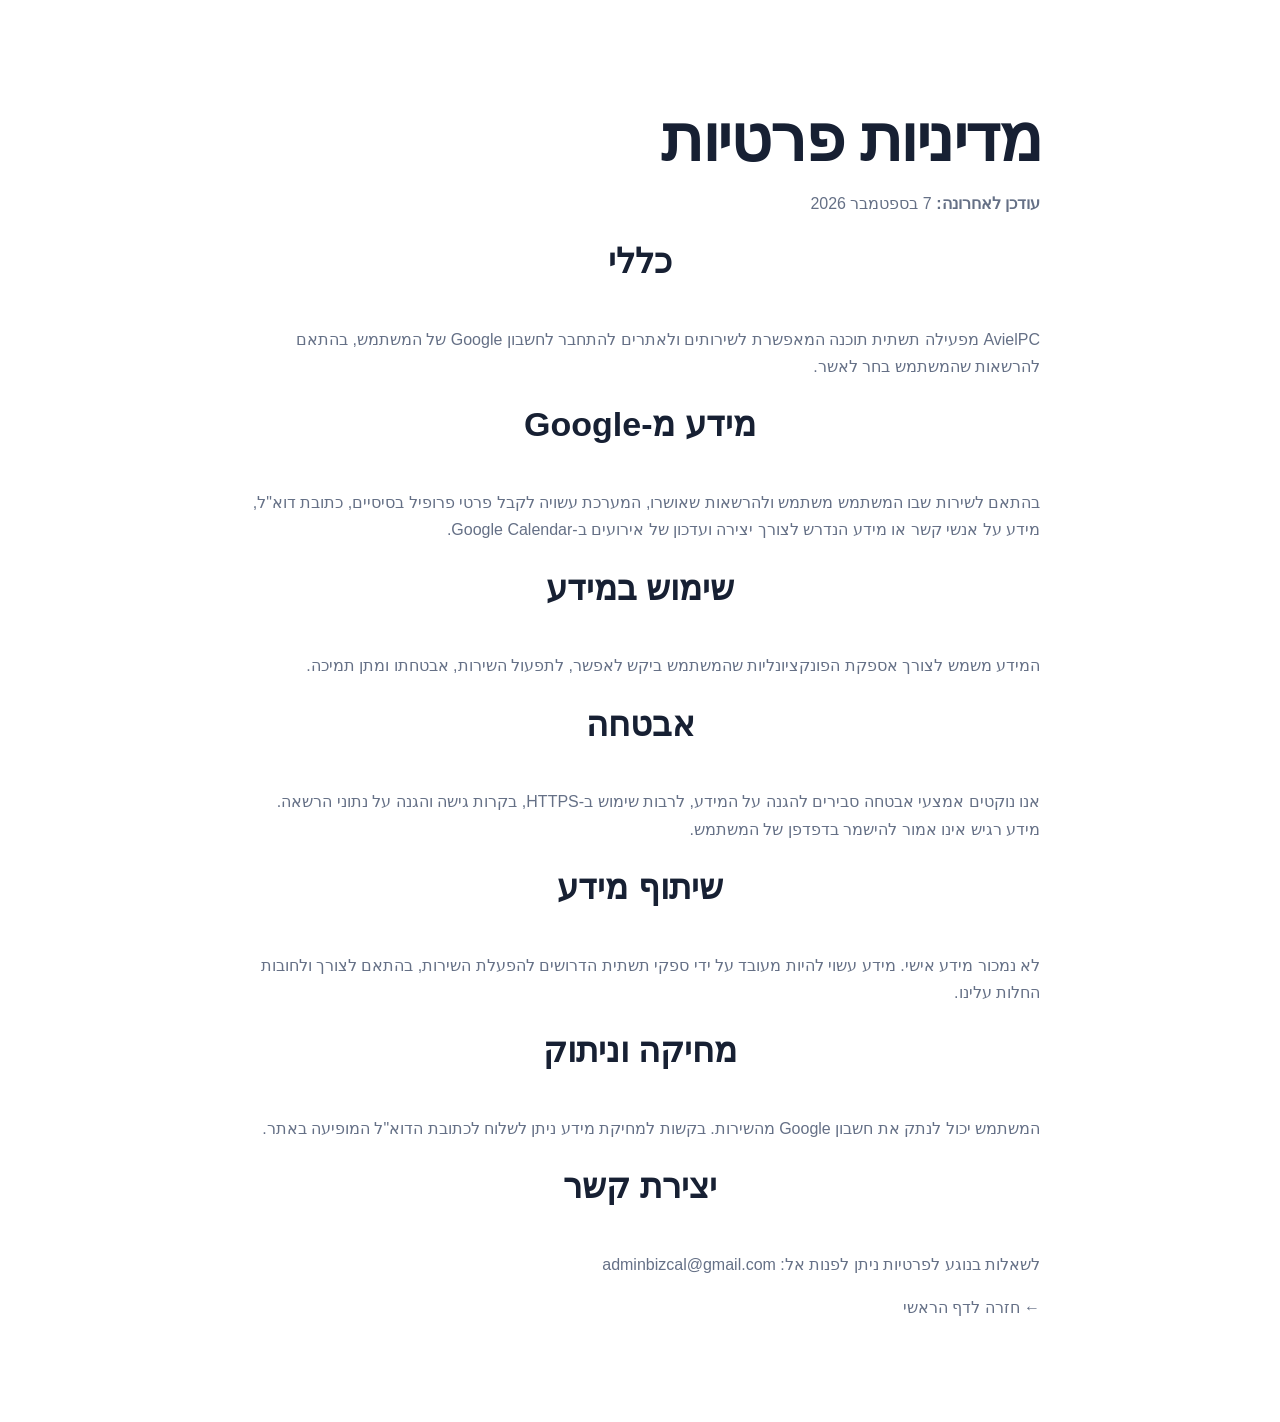
==== privacy.html @ 38c45b8b "Add files via upload" ====
<!DOCTYPE html>
<html lang="he" dir="rtl">
<head>
  <meta charset="UTF-8">
  <meta name="viewport" content="width=device-width, initial-scale=1.0">
  <title>מדיניות פרטיות | AvielPC</title>
  <link rel="stylesheet" href="style.css">
</head>
<body>
  <main class="section">
    <div class="container narrow">
      <h1>מדיניות פרטיות</h1>
      <p><strong>עודכן לאחרונה:</strong> 7 בספטמבר 2026</p>

      <h2>כללי</h2>
      <p>
        AvielPC מפעילה תשתית תוכנה המאפשרת לשירותים ולאתרים להתחבר לחשבון
        Google של המשתמש, בהתאם להרשאות שהמשתמש בחר לאשר.
      </p>

      <h2>מידע מ-Google</h2>
      <p>
        בהתאם לשירות שבו המשתמש משתמש ולהרשאות שאושרו, המערכת עשויה לקבל
        פרטי פרופיל בסיסיים, כתובת דוא"ל, מידע על אנשי קשר או מידע הנדרש
        לצורך יצירה ועדכון של אירועים ב-Google Calendar.
      </p>

      <h2>שימוש במידע</h2>
      <p>
        המידע משמש לצורך אספקת הפונקציונליות שהמשתמש ביקש לאפשר, לתפעול
        השירות, אבטחתו ומתן תמיכה.
      </p>

      <h2>אבטחה</h2>
      <p>
        אנו נוקטים אמצעי אבטחה סבירים להגנה על המידע, לרבות שימוש ב-HTTPS,
        בקרות גישה והגנה על נתוני הרשאה. מידע רגיש אינו אמור להישמר
        בדפדפן של המשתמש.
      </p>

      <h2>שיתוף מידע</h2>
      <p>
        לא נמכור מידע אישי. מידע עשוי להיות מעובד על ידי ספקי תשתית
        הדרושים להפעלת השירות, בהתאם לצורך ולחובות החלות עלינו.
      </p>

      <h2>מחיקה וניתוק</h2>
      <p>
        המשתמש יכול לנתק את חשבון Google מהשירות. בקשות למחיקת מידע ניתן
        לשלוח לכתובת הדוא"ל המופיעה באתר.
      </p>

      <h2>יצירת קשר</h2>
      <p>לשאלות בנוגע לפרטיות ניתן לפנות אל: adminbizcal@gmail.com</p>

      <p><a href="/">← חזרה לדף הראשי</a></p>
    </div>
  </main>
</body>
</html>
---- style.css ----
* {
  box-sizing: border-box;
}

:root {
  --text: #172033;
  --muted: #657086;
  --border: #e4e8ef;
  --bg: #ffffff;
  --bg-soft: #f6f8fb;
  --primary: #1a73e8;
  --primary-dark: #1558b0;
}

html {
  scroll-behavior: smooth;
}

body {
  margin: 0;
  font-family: Arial, "Segoe UI", sans-serif;
  color: var(--text);
  background: var(--bg);
  line-height: 1.7;
}

a {
  color: inherit;
  text-decoration: none;
}

.container {
  width: min(1100px, calc(100% - 40px));
  margin: 0 auto;
}

.narrow {
  max-width: 800px;
}

.site-header {
  border-bottom: 1px solid var(--border);
  background: rgba(255, 255, 255, .96);
  position: sticky;
  top: 0;
  z-index: 10;
}

.nav {
  min-height: 70px;
  display: flex;
  align-items: center;
  justify-content: space-between;
  gap: 30px;
}

.logo {
  font-size: 24px;
  font-weight: 800;
  letter-spacing: -.5px;
}

nav {
  display: flex;
  gap: 24px;
  color: var(--muted);
  font-size: 14px;
}

nav a:hover,
.footer a:hover,
.policy-links a:hover {
  color: var(--primary);
}

.hero {
  padding: 110px 0 100px;
  background: linear-gradient(180deg, #f7faff 0%, #ffffff 100%);
  text-align: center;
}

.hero-content {
  max-width: 760px;
}

.badge {
  display: inline-block;
  padding: 6px 12px;
  border: 1px solid #cfe0f8;
  border-radius: 999px;
  color: var(--primary);
  background: #eef5ff;
  font-size: 13px;
  font-weight: 700;
}

h1 {
  margin: 20px 0 16px;
  font-size: clamp(38px, 6vw, 64px);
  line-height: 1.08;
  letter-spacing: -1.5px;
}

.hero p {
  margin: 0 auto;
  color: var(--muted);
  font-size: 19px;
  max-width: 680px;
}

.actions {
  margin-top: 30px;
  display: flex;
  justify-content: center;
  gap: 12px;
  flex-wrap: wrap;
}

.button {
  display: inline-block;
  padding: 12px 22px;
  border-radius: 10px;
  font-weight: 700;
}

.primary {
  background: var(--primary);
  color: white;
}

.primary:hover {
  background: var(--primary-dark);
}

.secondary {
  border: 1px solid var(--border);
  background: white;
}

.section {
  padding: 85px 0;
}

.section-alt {
  background: var(--bg-soft);
}

h2 {
  text-align: center;
  margin: 0 0 35px;
  font-size: 34px;
}

.cards {
  display: grid;
  grid-template-columns: repeat(3, 1fr);
  gap: 20px;
}

.card {
  border: 1px solid var(--border);
  border-radius: 16px;
  padding: 28px;
  background: white;
}

.icon {
  width: 44px;
  height: 44px;
  display: grid;
  place-items: center;
  border-radius: 12px;
  background: #eef5ff;
  color: var(--primary);
  font-weight: 800;
  margin-bottom: 18px;
}

.card h3 {
  margin: 0 0 8px;
  font-size: 20px;
}

.card p,
.narrow p {
  color: var(--muted);
}

.policy-links {
  display: flex;
  gap: 25px;
  margin-top: 25px;
  flex-wrap: wrap;
  font-weight: 700;
}

.policy-links a {
  color: var(--primary);
}

.footer {
  border-top: 1px solid var(--border);
  padding: 25px 0;
  color: var(--muted);
  font-size: 14px;
}

.footer-inner {
  display: flex;
  justify-content: space-between;
  gap: 20px;
}

.footer-inner div {
  display: flex;
  gap: 20px;
}

@media (max-width: 750px) {
  .nav {
    flex-direction: column;
    padding: 16px 0;
  }

  nav {
    flex-wrap: wrap;
    justify-content: center;
  }

  .hero {
    padding: 75px 0;
  }

  .cards {
    grid-template-columns: 1fr;
  }

  .footer-inner {
    flex-direction: column;
  }
}
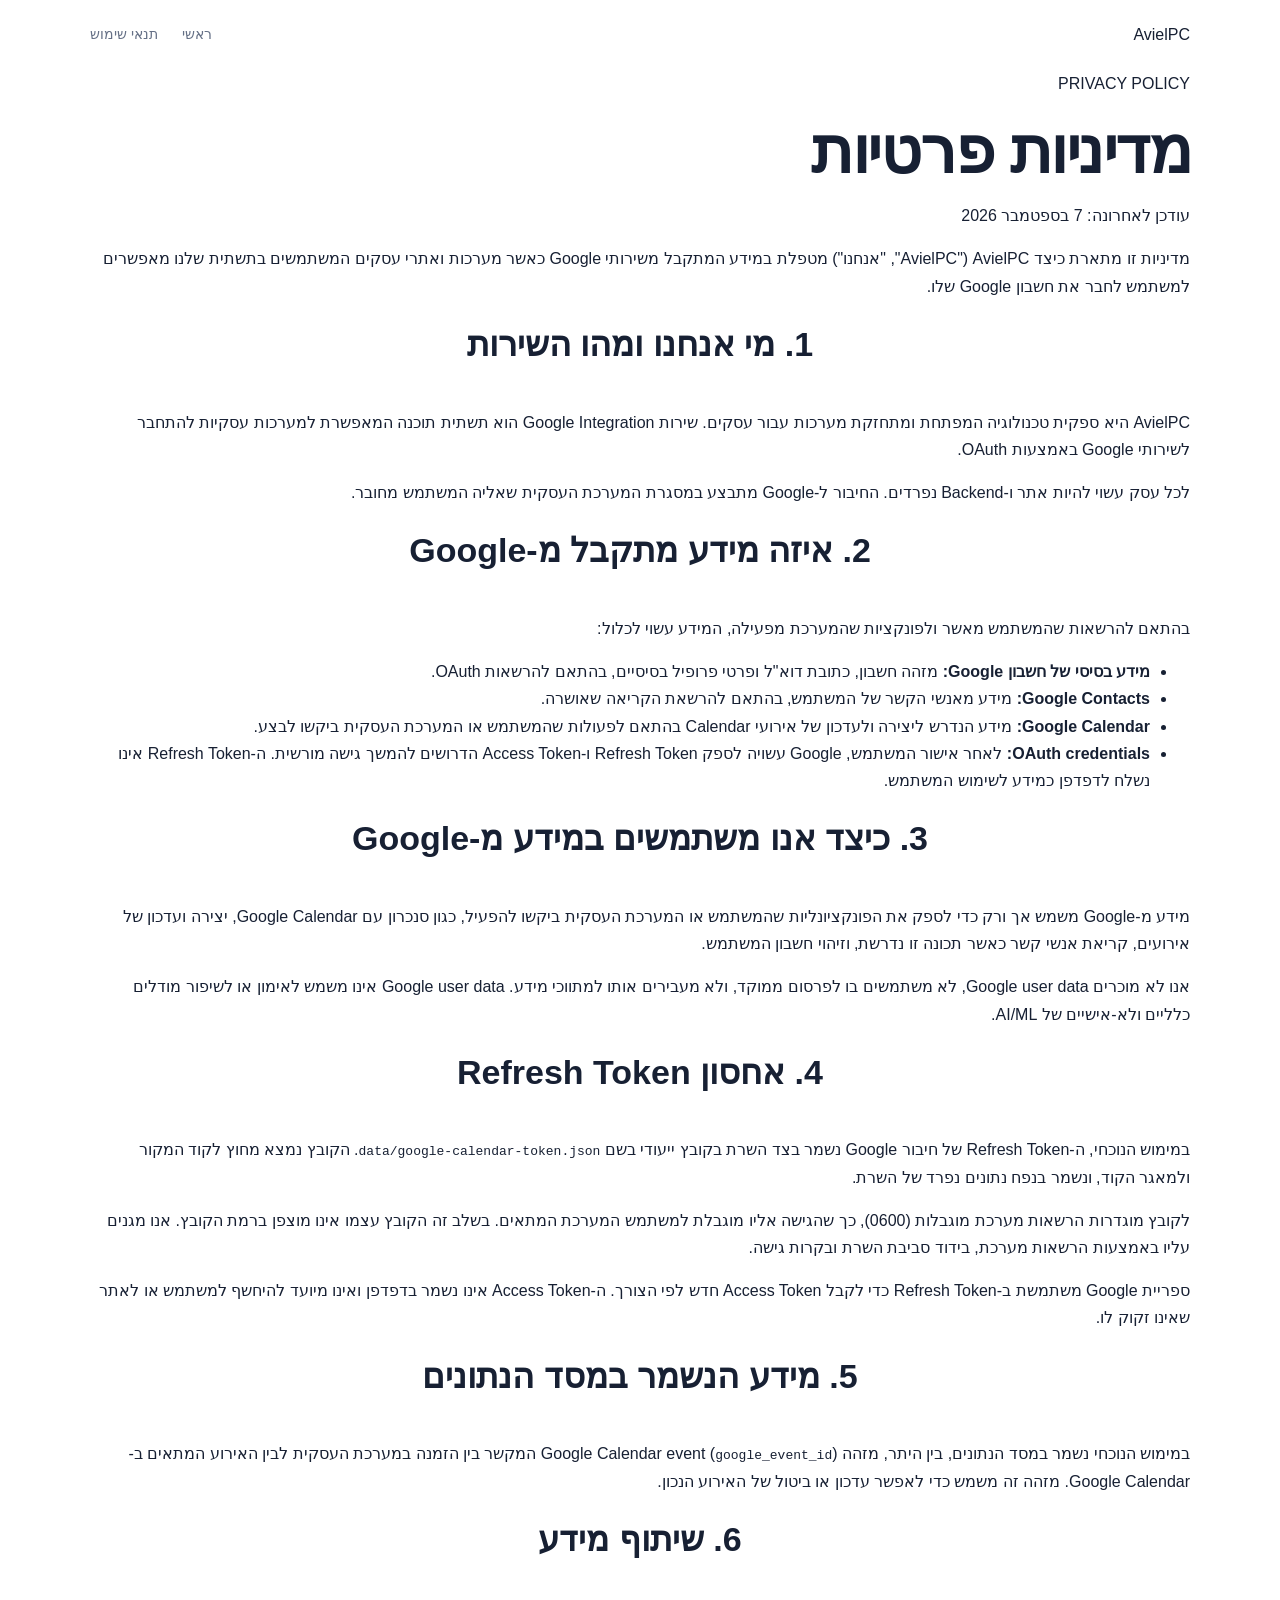
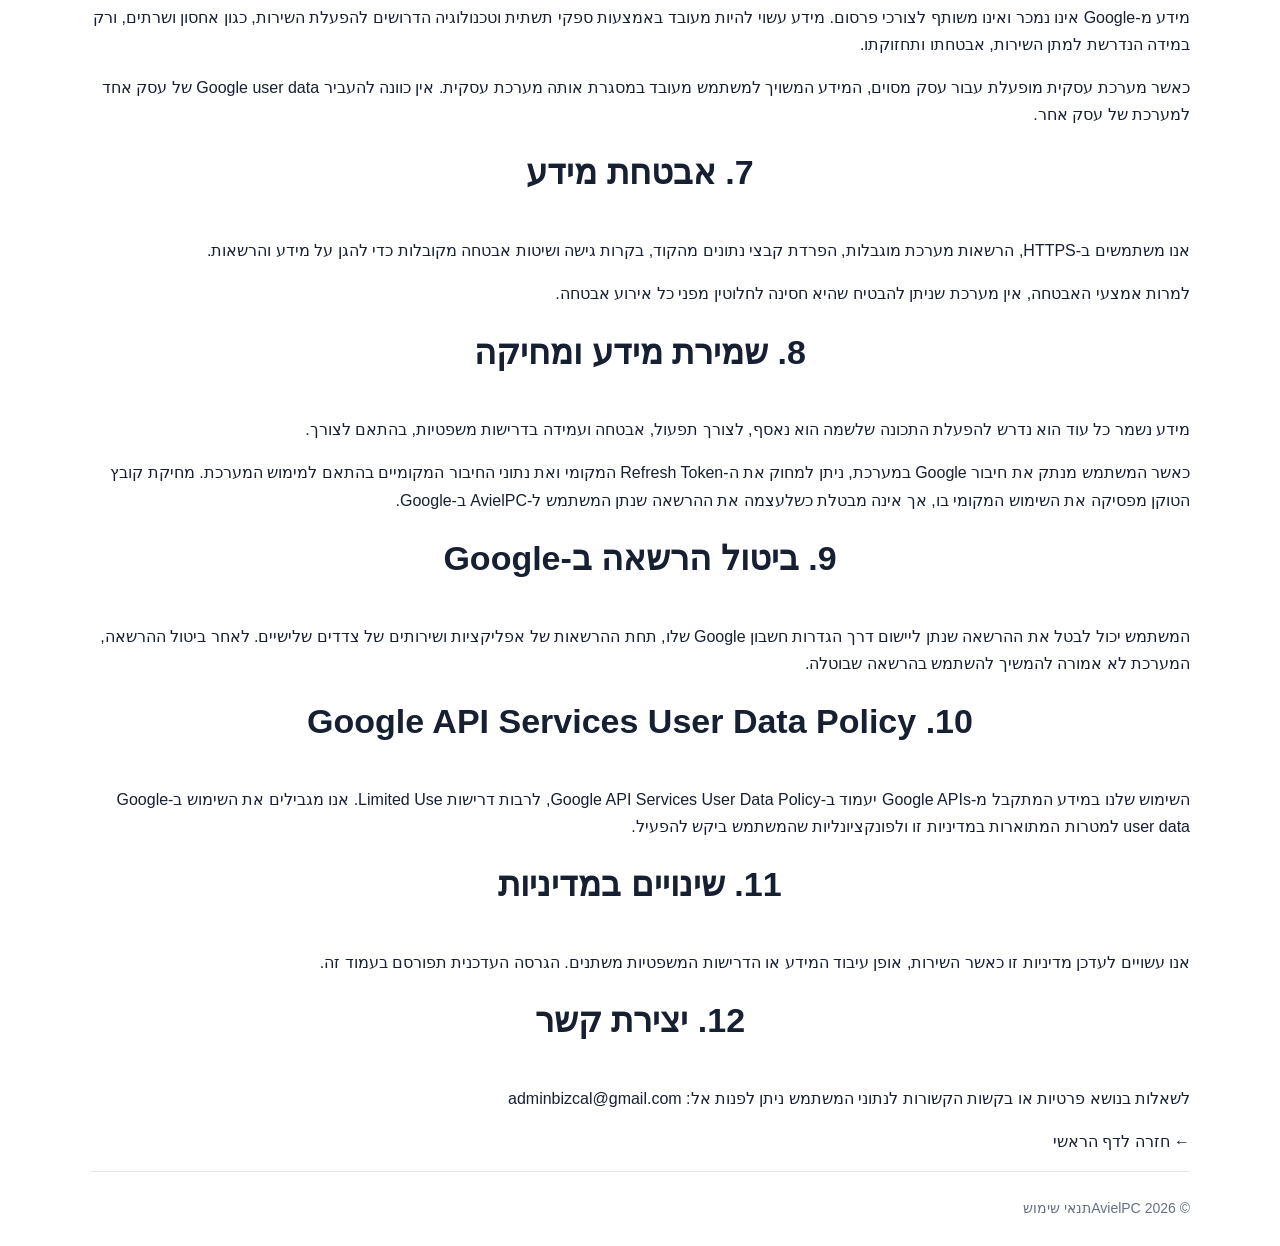
==== commit ea734ba2: "Revise privacy policy for Google Integration Updated the privacy policy to include Google Integratio" ====
--- a/privacy.html
+++ b/privacy.html
@@ -1,60 +1,152 @@
-<!DOCTYPE html>
+<!doctype html>
 <html lang="he" dir="rtl">
 <head>
-  <meta charset="UTF-8">
-  <meta name="viewport" content="width=device-width, initial-scale=1.0">
-  <title>מדיניות פרטיות | AvielPC</title>
+  <meta charset="utf-8">
+  <meta name="viewport" content="width=device-width, initial-scale=1">
+  <meta name="description" content="מדיניות הפרטיות של AvielPC Google Integration.">
+  <title>מדיניות פרטיות | AvielPC Google Integration</title>
   <link rel="stylesheet" href="style.css">
 </head>
 <body>
-  <main class="section">
-    <div class="container narrow">
-      <h1>מדיניות פרטיות</h1>
-      <p><strong>עודכן לאחרונה:</strong> 7 בספטמבר 2026</p>
+<header class="header">
+  <div class="container nav">
+    <a class="brand" href="/">AvielPC</a>
+    <nav><a href="/">ראשי</a><a href="/terms.html">תנאי שימוש</a></nav>
+  </div>
+</header>
 
-      <h2>כללי</h2>
-      <p>
-        AvielPC מפעילה תשתית תוכנה המאפשרת לשירותים ולאתרים להתחבר לחשבון
-        Google של המשתמש, בהתאם להרשאות שהמשתמש בחר לאשר.
-      </p>
+<main class="legal">
+<div class="container legal-container">
+  <span class="section-label">PRIVACY POLICY</span>
+  <h1>מדיניות פרטיות</h1>
+  <p class="updated">עודכן לאחרונה: 7 בספטמבר 2026</p>
 
-      <h2>מידע מ-Google</h2>
-      <p>
-        בהתאם לשירות שבו המשתמש משתמש ולהרשאות שאושרו, המערכת עשויה לקבל
-        פרטי פרופיל בסיסיים, כתובת דוא"ל, מידע על אנשי קשר או מידע הנדרש
-        לצורך יצירה ועדכון של אירועים ב-Google Calendar.
-      </p>
+  <p>
+    מדיניות זו מתארת כיצד AvielPC ("AvielPC", "אנחנו") מטפלת במידע המתקבל
+    משירותי Google כאשר מערכות ואתרי עסקים המשתמשים בתשתית שלנו מאפשרים
+    למשתמש לחבר את חשבון Google שלו.
+  </p>
 
-      <h2>שימוש במידע</h2>
-      <p>
-        המידע משמש לצורך אספקת הפונקציונליות שהמשתמש ביקש לאפשר, לתפעול
-        השירות, אבטחתו ומתן תמיכה.
-      </p>
+  <h2>1. מי אנחנו ומהו השירות</h2>
+  <p>
+    AvielPC היא ספקית טכנולוגיה המפתחת ומתחזקת מערכות עבור עסקים.
+    שירות Google Integration הוא תשתית תוכנה המאפשרת למערכות עסקיות
+    להתחבר לשירותי Google באמצעות OAuth.
+  </p>
+  <p>
+    לכל עסק עשוי להיות אתר ו-Backend נפרדים. החיבור ל-Google מתבצע
+    במסגרת המערכת העסקית שאליה המשתמש מחובר.
+  </p>
 
-      <h2>אבטחה</h2>
-      <p>
-        אנו נוקטים אמצעי אבטחה סבירים להגנה על המידע, לרבות שימוש ב-HTTPS,
-        בקרות גישה והגנה על נתוני הרשאה. מידע רגיש אינו אמור להישמר
-        בדפדפן של המשתמש.
-      </p>
+  <h2>2. איזה מידע מתקבל מ-Google</h2>
+  <p>בהתאם להרשאות שהמשתמש מאשר ולפונקציות שהמערכת מפעילה, המידע עשוי לכלול:</p>
+  <ul>
+    <li><strong>מידע בסיסי של חשבון Google:</strong> מזהה חשבון, כתובת דוא"ל ופרטי פרופיל בסיסיים, בהתאם להרשאות OAuth.</li>
+    <li><strong>Google Contacts:</strong> מידע מאנשי הקשר של המשתמש, בהתאם להרשאת הקריאה שאושרה.</li>
+    <li><strong>Google Calendar:</strong> מידע הנדרש ליצירה ולעדכון של אירועי Calendar בהתאם לפעולות שהמשתמש או המערכת העסקית ביקשו לבצע.</li>
+    <li><strong>OAuth credentials:</strong> לאחר אישור המשתמש, Google עשויה לספק Refresh Token ו-Access Token הדרושים להמשך גישה מורשית. ה-Refresh Token אינו נשלח לדפדפן כמידע לשימוש המשתמש.</li>
+  </ul>
 
-      <h2>שיתוף מידע</h2>
-      <p>
-        לא נמכור מידע אישי. מידע עשוי להיות מעובד על ידי ספקי תשתית
-        הדרושים להפעלת השירות, בהתאם לצורך ולחובות החלות עלינו.
-      </p>
+  <h2>3. כיצד אנו משתמשים במידע מ-Google</h2>
+  <p>
+    מידע מ-Google משמש אך ורק כדי לספק את הפונקציונליות שהמשתמש או המערכת העסקית
+    ביקשו להפעיל, כגון סנכרון עם Google Calendar, יצירה ועדכון של אירועים,
+    קריאת אנשי קשר כאשר תכונה זו נדרשת, וזיהוי חשבון המשתמש.
+  </p>
+  <p>
+    אנו לא מוכרים Google user data, לא משתמשים בו לפרסום ממוקד,
+    ולא מעבירים אותו למתווכי מידע. Google user data אינו משמש לאימון
+    או לשיפור מודלים כלליים ולא-אישיים של AI/ML.
+  </p>
 
-      <h2>מחיקה וניתוק</h2>
-      <p>
-        המשתמש יכול לנתק את חשבון Google מהשירות. בקשות למחיקת מידע ניתן
-        לשלוח לכתובת הדוא"ל המופיעה באתר.
-      </p>
+  <h2>4. אחסון Refresh Token</h2>
+  <p>
+    במימוש הנוכחי, ה-Refresh Token של חיבור Google נשמר בצד השרת בקובץ
+    ייעודי בשם <code>data/google-calendar-token.json</code>. הקובץ נמצא
+    מחוץ לקוד המקור ולמאגר הקוד, ונשמר בנפח נתונים נפרד של השרת.
+  </p>
+  <p>
+    לקובץ מוגדרות הרשאות מערכת מוגבלות (0600), כך שהגישה אליו מוגבלת
+    למשתמש המערכת המתאים. בשלב זה הקובץ עצמו אינו מוצפן ברמת הקובץ.
+    אנו מגנים עליו באמצעות הרשאות מערכת, בידוד סביבת השרת ובקרות גישה.
+  </p>
+  <p>
+    ספריית Google משתמשת ב-Refresh Token כדי לקבל Access Token חדש לפי הצורך.
+    ה-Access Token אינו נשמר בדפדפן ואינו מיועד להיחשף למשתמש או לאתר שאינו
+    זקוק לו.
+  </p>
 
-      <h2>יצירת קשר</h2>
-      <p>לשאלות בנוגע לפרטיות ניתן לפנות אל: adminbizcal@gmail.com</p>
+  <h2>5. מידע הנשמר במסד הנתונים</h2>
+  <p>
+    במימוש הנוכחי נשמר במסד הנתונים, בין היתר, מזהה Google Calendar event
+    (<code>google_event_id</code>) המקשר בין הזמנה במערכת העסקית לבין האירוע
+    המתאים ב-Google Calendar. מזהה זה משמש כדי לאפשר עדכון או ביטול של האירוע הנכון.
+  </p>
 
-      <p><a href="/">← חזרה לדף הראשי</a></p>
-    </div>
-  </main>
+  <h2>6. שיתוף מידע</h2>
+  <p>
+    מידע מ-Google אינו נמכר ואינו משותף לצורכי פרסום. מידע עשוי להיות מעובד
+    באמצעות ספקי תשתית וטכנולוגיה הדרושים להפעלת השירות, כגון אחסון ושרתים,
+    ורק במידה הנדרשת למתן השירות, אבטחתו ותחזוקתו.
+  </p>
+  <p>
+    כאשר מערכת עסקית מופעלת עבור עסק מסוים, המידע המשויך למשתמש מעובד
+    במסגרת אותה מערכת עסקית. אין כוונה להעביר Google user data של עסק אחד
+    למערכת של עסק אחר.
+  </p>
+
+  <h2>7. אבטחת מידע</h2>
+  <p>
+    אנו משתמשים ב-HTTPS, הרשאות מערכת מוגבלות, הפרדת קבצי נתונים מהקוד,
+    בקרות גישה ושיטות אבטחה מקובלות כדי להגן על מידע והרשאות.
+  </p>
+  <p>
+    למרות אמצעי האבטחה, אין מערכת שניתן להבטיח שהיא חסינה לחלוטין מפני כל
+    אירוע אבטחה.
+  </p>
+
+  <h2>8. שמירת מידע ומחיקה</h2>
+  <p>
+    מידע נשמר כל עוד הוא נדרש להפעלת התכונה שלשמה הוא נאסף, לצורך תפעול,
+    אבטחה ועמידה בדרישות משפטיות, בהתאם לצורך.
+  </p>
+  <p>
+    כאשר המשתמש מנתק את חיבור Google במערכת, ניתן למחוק את ה-Refresh Token
+    המקומי ואת נתוני החיבור המקומיים בהתאם למימוש המערכת. מחיקת קובץ הטוקן
+    מפסיקה את השימוש המקומי בו, אך אינה מבטלת כשלעצמה את ההרשאה שנתן המשתמש
+    ל-AvielPC ב-Google.
+  </p>
+
+  <h2>9. ביטול הרשאה ב-Google</h2>
+  <p>
+    המשתמש יכול לבטל את ההרשאה שנתן ליישום דרך הגדרות חשבון Google שלו,
+    תחת ההרשאות של אפליקציות ושירותים של צדדים שלישיים. לאחר ביטול ההרשאה,
+    המערכת לא אמורה להמשיך להשתמש בהרשאה שבוטלה.
+  </p>
+
+  <h2>10. Google API Services User Data Policy</h2>
+  <p>
+    השימוש שלנו במידע המתקבל מ-Google APIs יעמוד ב-Google API Services User Data Policy,
+    לרבות דרישות Limited Use. אנו מגבילים את השימוש ב-Google user data
+    למטרות המתוארות במדיניות זו ולפונקציונליות שהמשתמש ביקש להפעיל.
+  </p>
+
+  <h2>11. שינויים במדיניות</h2>
+  <p>
+    אנו עשויים לעדכן מדיניות זו כאשר השירות, אופן עיבוד המידע או הדרישות
+    המשפטיות משתנים. הגרסה העדכנית תפורסם בעמוד זה.
+  </p>
+
+  <h2>12. יצירת קשר</h2>
+  <p>
+    לשאלות בנושא פרטיות או בקשות הקשורות לנתוני המשתמש ניתן לפנות אל:
+    <a href="mailto:adminbizcal@gmail.com">adminbizcal@gmail.com</a>
+  </p>
+
+  <p class="back"><a href="/">← חזרה לדף הראשי</a></p>
+</div>
+</main>
+<footer><div class="container footer"><span>© <span id="year"></span> AvielPC</span><a href="/terms.html">תנאי שימוש</a></div></footer>
+<script>document.getElementById("year").textContent = new Date().getFullYear();</script>
 </body>
 </html>
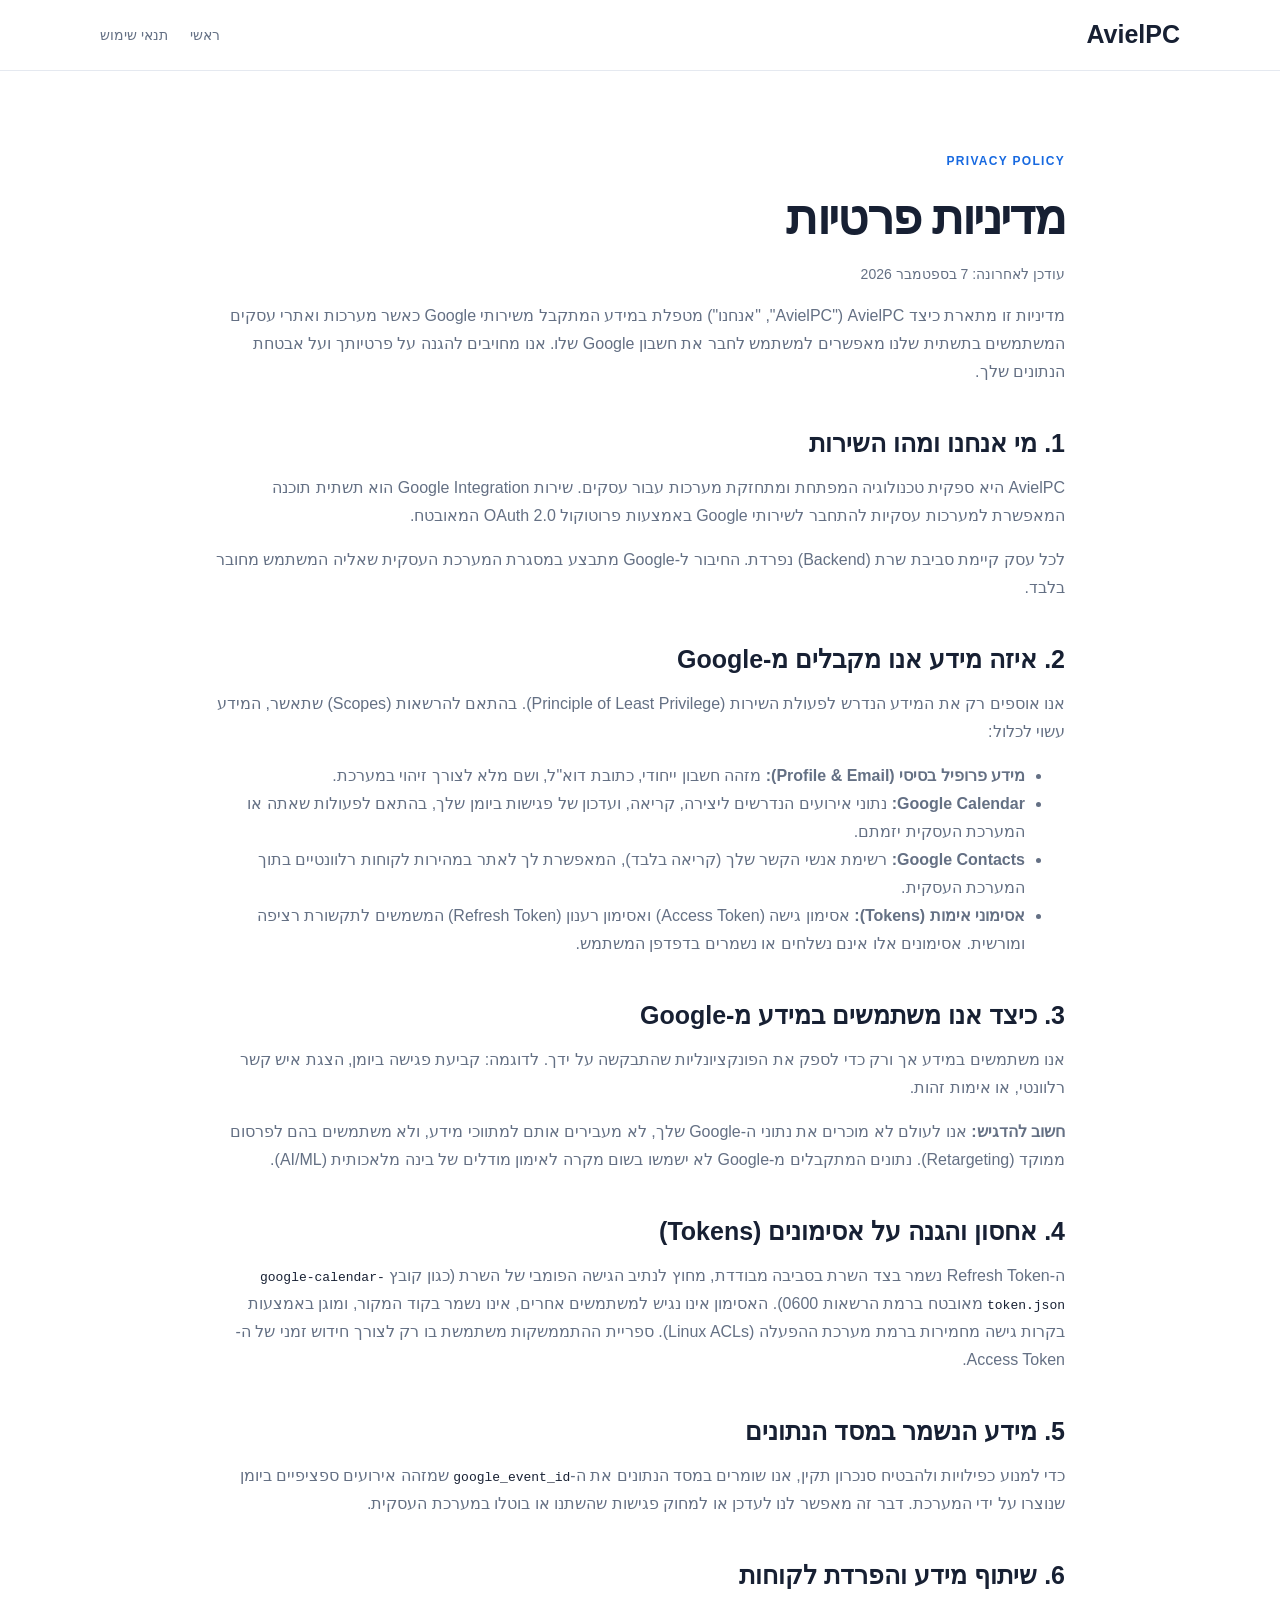
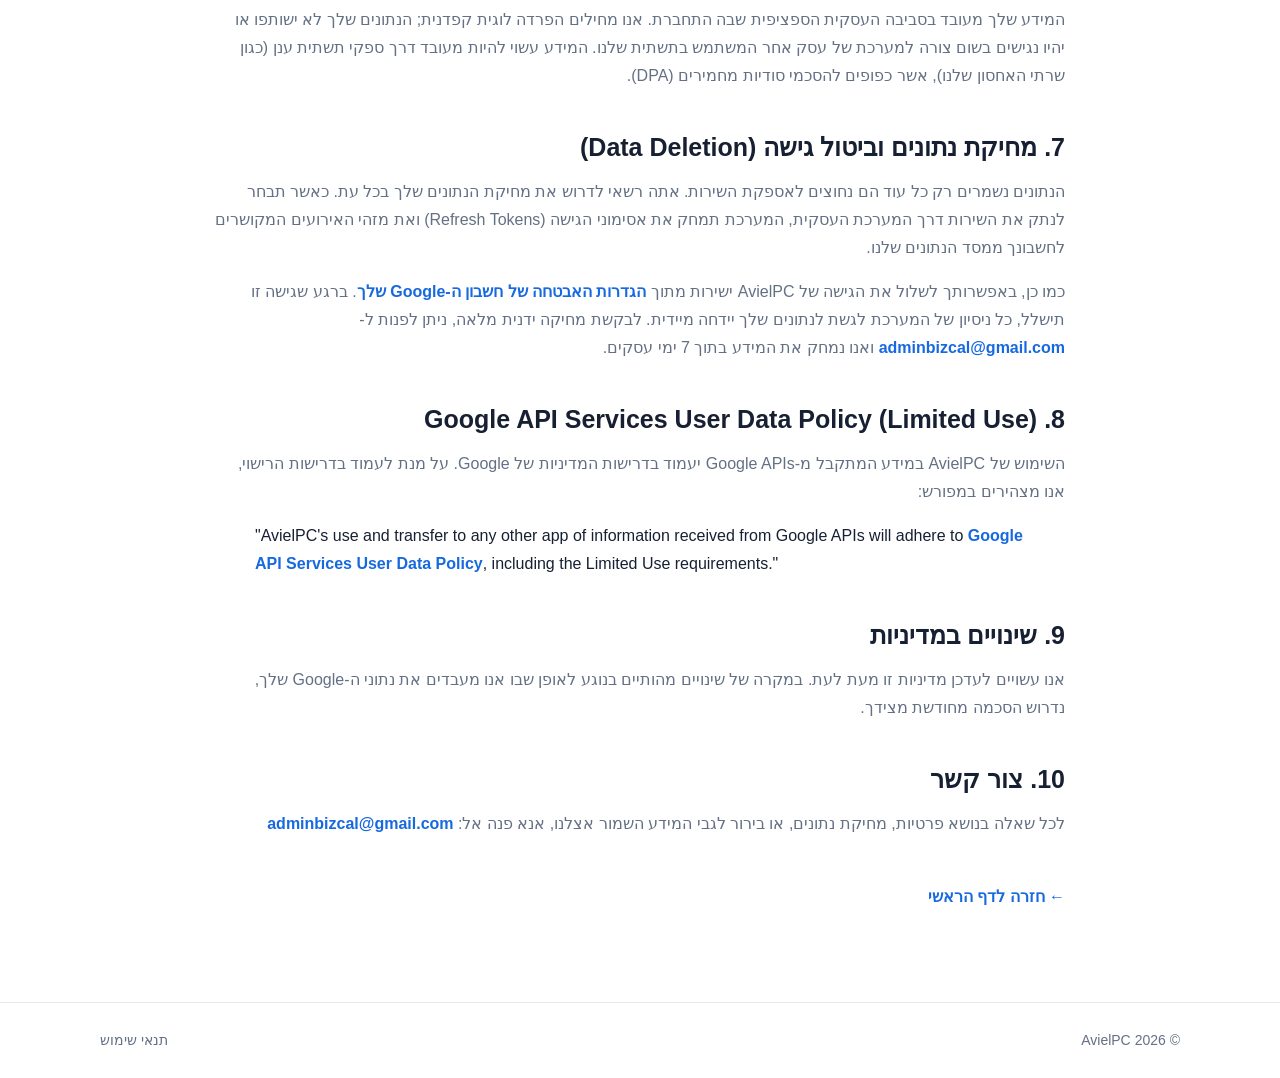
==== commit 2fc5b165: "Revise privacy policy for clarity and detail Updated privacy policy to clarify data collection and u" ====
--- a/privacy.html
+++ b/privacy.html
@@ -3,7 +3,7 @@
 <head>
   <meta charset="utf-8">
   <meta name="viewport" content="width=device-width, initial-scale=1">
-  <meta name="description" content="מדיניות הפרטיות של AvielPC Google Integration.">
+  <meta name="description" content="מדיניות הפרטיות של AvielPC Google Integration. גלה כיצד אנו אוספים, שומרים ומגנים על הנתונים שלך.">
   <title>מדיניות פרטיות | AvielPC Google Integration</title>
   <link rel="stylesheet" href="style.css">
 </head>
@@ -24,122 +24,79 @@
   <p>
     מדיניות זו מתארת כיצד AvielPC ("AvielPC", "אנחנו") מטפלת במידע המתקבל
     משירותי Google כאשר מערכות ואתרי עסקים המשתמשים בתשתית שלנו מאפשרים
-    למשתמש לחבר את חשבון Google שלו.
+    למשתמש לחבר את חשבון Google שלו. אנו מחויבים להגנה על פרטיותך ועל אבטחת הנתונים שלך.
   </p>
 
   <h2>1. מי אנחנו ומהו השירות</h2>
   <p>
     AvielPC היא ספקית טכנולוגיה המפתחת ומתחזקת מערכות עבור עסקים.
     שירות Google Integration הוא תשתית תוכנה המאפשרת למערכות עסקיות
-    להתחבר לשירותי Google באמצעות OAuth.
+    להתחבר לשירותי Google באמצעות פרוטוקול OAuth 2.0 המאובטח.
   </p>
   <p>
-    לכל עסק עשוי להיות אתר ו-Backend נפרדים. החיבור ל-Google מתבצע
-    במסגרת המערכת העסקית שאליה המשתמש מחובר.
+    לכל עסק קיימת סביבת שרת (Backend) נפרדת. החיבור ל-Google מתבצע
+    במסגרת המערכת העסקית שאליה המשתמש מחובר בלבד.
   </p>
 
-  <h2>2. איזה מידע מתקבל מ-Google</h2>
-  <p>בהתאם להרשאות שהמשתמש מאשר ולפונקציות שהמערכת מפעילה, המידע עשוי לכלול:</p>
+  <h2>2. איזה מידע אנו מקבלים מ-Google</h2>
+  <p>אנו אוספים רק את המידע הנדרש לפעולת השירות (Principle of Least Privilege). בהתאם להרשאות (Scopes) שתאשר, המידע עשוי לכלול:</p>
   <ul>
-    <li><strong>מידע בסיסי של חשבון Google:</strong> מזהה חשבון, כתובת דוא"ל ופרטי פרופיל בסיסיים, בהתאם להרשאות OAuth.</li>
-    <li><strong>Google Contacts:</strong> מידע מאנשי הקשר של המשתמש, בהתאם להרשאת הקריאה שאושרה.</li>
-    <li><strong>Google Calendar:</strong> מידע הנדרש ליצירה ולעדכון של אירועי Calendar בהתאם לפעולות שהמשתמש או המערכת העסקית ביקשו לבצע.</li>
-    <li><strong>OAuth credentials:</strong> לאחר אישור המשתמש, Google עשויה לספק Refresh Token ו-Access Token הדרושים להמשך גישה מורשית. ה-Refresh Token אינו נשלח לדפדפן כמידע לשימוש המשתמש.</li>
+    <li><strong>מידע פרופיל בסיסי (Profile & Email):</strong> מזהה חשבון ייחודי, כתובת דוא"ל, ושם מלא לצורך זיהוי במערכת.</li>
+    <li><strong>Google Calendar:</strong> נתוני אירועים הנדרשים ליצירה, קריאה, ועדכון של פגישות ביומן שלך, בהתאם לפעולות שאתה או המערכת העסקית יזמתם.</li>
+    <li><strong>Google Contacts:</strong> רשימת אנשי הקשר שלך (קריאה בלבד), המאפשרת לך לאתר במהירות לקוחות רלוונטיים בתוך המערכת העסקית.</li>
+    <li><strong>אסימוני אימות (Tokens):</strong> אסימון גישה (Access Token) ואסימון רענון (Refresh Token) המשמשים לתקשורת רציפה ומורשית. אסימונים אלו אינם נשלחים או נשמרים בדפדפן המשתמש.</li>
   </ul>
 
   <h2>3. כיצד אנו משתמשים במידע מ-Google</h2>
   <p>
-    מידע מ-Google משמש אך ורק כדי לספק את הפונקציונליות שהמשתמש או המערכת העסקית
-    ביקשו להפעיל, כגון סנכרון עם Google Calendar, יצירה ועדכון של אירועים,
-    קריאת אנשי קשר כאשר תכונה זו נדרשת, וזיהוי חשבון המשתמש.
+    אנו משתמשים במידע אך ורק כדי לספק את הפונקציונליות שהתבקשה על ידך. לדוגמה: קביעת פגישה ביומן, הצגת איש קשר רלוונטי, או אימות זהות.
   </p>
   <p>
-    אנו לא מוכרים Google user data, לא משתמשים בו לפרסום ממוקד,
-    ולא מעבירים אותו למתווכי מידע. Google user data אינו משמש לאימון
-    או לשיפור מודלים כלליים ולא-אישיים של AI/ML.
+    <strong>חשוב להדגיש:</strong> אנו לעולם לא מוכרים את נתוני ה-Google שלך, לא מעבירים אותם למתווכי מידע, ולא משתמשים בהם לפרסום ממוקד (Retargeting). נתונים המתקבלים מ-Google לא ישמשו בשום מקרה לאימון מודלים של בינה מלאכותית (AI/ML).
   </p>
 
-  <h2>4. אחסון Refresh Token</h2>
+  <h2>4. אחסון והגנה על אסימונים (Tokens)</h2>
   <p>
-    במימוש הנוכחי, ה-Refresh Token של חיבור Google נשמר בצד השרת בקובץ
-    ייעודי בשם <code>data/google-calendar-token.json</code>. הקובץ נמצא
-    מחוץ לקוד המקור ולמאגר הקוד, ונשמר בנפח נתונים נפרד של השרת.
-  </p>
-  <p>
-    לקובץ מוגדרות הרשאות מערכת מוגבלות (0600), כך שהגישה אליו מוגבלת
-    למשתמש המערכת המתאים. בשלב זה הקובץ עצמו אינו מוצפן ברמת הקובץ.
-    אנו מגנים עליו באמצעות הרשאות מערכת, בידוד סביבת השרת ובקרות גישה.
-  </p>
-  <p>
-    ספריית Google משתמשת ב-Refresh Token כדי לקבל Access Token חדש לפי הצורך.
-    ה-Access Token אינו נשמר בדפדפן ואינו מיועד להיחשף למשתמש או לאתר שאינו
-    זקוק לו.
+    ה-Refresh Token נשמר בצד השרת בסביבה מבודדת, מחוץ לנתיב הגישה הפומבי של השרת (כגון קובץ <code>google-calendar-token.json</code> מאובטח ברמת הרשאות 0600).
+    האסימון אינו נגיש למשתמשים אחרים, אינו נשמר בקוד המקור, ומוגן באמצעות בקרות גישה מחמירות ברמת מערכת ההפעלה (Linux ACLs). ספריית ההתממשקות משתמשת בו רק לצורך חידוש זמני של ה-Access Token.
   </p>
 
   <h2>5. מידע הנשמר במסד הנתונים</h2>
   <p>
-    במימוש הנוכחי נשמר במסד הנתונים, בין היתר, מזהה Google Calendar event
-    (<code>google_event_id</code>) המקשר בין הזמנה במערכת העסקית לבין האירוע
-    המתאים ב-Google Calendar. מזהה זה משמש כדי לאפשר עדכון או ביטול של האירוע הנכון.
+    כדי למנוע כפילויות ולהבטיח סנכרון תקין, אנו שומרים במסד הנתונים את ה-<code>google_event_id</code> שמזהה אירועים ספציפיים ביומן שנוצרו על ידי המערכת. דבר זה מאפשר לנו לעדכן או למחוק פגישות שהשתנו או בוטלו במערכת העסקית.
   </p>
 
-  <h2>6. שיתוף מידע</h2>
+  <h2>6. שיתוף מידע והפרדת לקוחות</h2>
   <p>
-    מידע מ-Google אינו נמכר ואינו משותף לצורכי פרסום. מידע עשוי להיות מעובד
-    באמצעות ספקי תשתית וטכנולוגיה הדרושים להפעלת השירות, כגון אחסון ושרתים,
-    ורק במידה הנדרשת למתן השירות, אבטחתו ותחזוקתו.
+    המידע שלך מעובד בסביבה העסקית הספציפית שבה התחברת. אנו מחילים הפרדה לוגית קפדנית; הנתונים שלך לא ישותפו או יהיו נגישים בשום צורה למערכת של עסק אחר המשתמש בתשתית שלנו.
+    המידע עשוי להיות מעובד דרך ספקי תשתית ענן (כגון שרתי האחסון שלנו), אשר כפופים להסכמי סודיות מחמירים (DPA).
+  </p>
+
+  <h2>7. מחיקת נתונים וביטול גישה (Data Deletion)</h2>
+  <p>
+    הנתונים נשמרים רק כל עוד הם נחוצים לאספקת השירות. 
+    אתה רשאי לדרוש את מחיקת הנתונים שלך בכל עת. כאשר תבחר לנתק את השירות דרך המערכת העסקית, המערכת תמחק את אסימוני הגישה (Refresh Tokens) ואת מזהי האירועים המקושרים לחשבונך ממסד הנתונים שלנו.
   </p>
   <p>
-    כאשר מערכת עסקית מופעלת עבור עסק מסוים, המידע המשויך למשתמש מעובד
-    במסגרת אותה מערכת עסקית. אין כוונה להעביר Google user data של עסק אחד
-    למערכת של עסק אחר.
+    כמו כן, באפשרותך לשלול את הגישה של AvielPC ישירות מתוך <a href="https://myaccount.google.com/permissions" target="_blank">הגדרות האבטחה של חשבון ה-Google שלך</a>. ברגע שגישה זו תישלל, כל ניסיון של המערכת לגשת לנתונים שלך יידחה מיידית. לבקשת מחיקה ידנית מלאה, ניתן לפנות ל- <a href="mailto:adminbizcal@gmail.com">adminbizcal@gmail.com</a> ואנו נמחק את המידע בתוך 7 ימי עסקים.
   </p>
 
-  <h2>7. אבטחת מידע</h2>
+  <h2>8. Google API Services User Data Policy (Limited Use)</h2>
   <p>
-    אנו משתמשים ב-HTTPS, הרשאות מערכת מוגבלות, הפרדת קבצי נתונים מהקוד,
-    בקרות גישה ושיטות אבטחה מקובלות כדי להגן על מידע והרשאות.
+    השימוש של AvielPC במידע המתקבל מ-Google APIs יעמוד בדרישות המדיניות של Google. על מנת לעמוד בדרישות הרישוי, אנו מצהירים במפורש:
   </p>
+  <blockquote dir="ltr">
+    "AvielPC's use and transfer to any other app of information received from Google APIs will adhere to <a href="https://developers.google.com/terms/api-services-user-data-policy" target="_blank">Google API Services User Data Policy</a>, including the Limited Use requirements."
+  </blockquote>
+
+  <h2>9. שינויים במדיניות</h2>
   <p>
-    למרות אמצעי האבטחה, אין מערכת שניתן להבטיח שהיא חסינה לחלוטין מפני כל
-    אירוע אבטחה.
+    אנו עשויים לעדכן מדיניות זו מעת לעת. במקרה של שינויים מהותיים בנוגע לאופן שבו אנו מעבדים את נתוני ה-Google שלך, נדרוש הסכמה מחודשת מצידך.
   </p>
 
-  <h2>8. שמירת מידע ומחיקה</h2>
+  <h2>10. צור קשר</h2>
   <p>
-    מידע נשמר כל עוד הוא נדרש להפעלת התכונה שלשמה הוא נאסף, לצורך תפעול,
-    אבטחה ועמידה בדרישות משפטיות, בהתאם לצורך.
-  </p>
-  <p>
-    כאשר המשתמש מנתק את חיבור Google במערכת, ניתן למחוק את ה-Refresh Token
-    המקומי ואת נתוני החיבור המקומיים בהתאם למימוש המערכת. מחיקת קובץ הטוקן
-    מפסיקה את השימוש המקומי בו, אך אינה מבטלת כשלעצמה את ההרשאה שנתן המשתמש
-    ל-AvielPC ב-Google.
-  </p>
-
-  <h2>9. ביטול הרשאה ב-Google</h2>
-  <p>
-    המשתמש יכול לבטל את ההרשאה שנתן ליישום דרך הגדרות חשבון Google שלו,
-    תחת ההרשאות של אפליקציות ושירותים של צדדים שלישיים. לאחר ביטול ההרשאה,
-    המערכת לא אמורה להמשיך להשתמש בהרשאה שבוטלה.
-  </p>
-
-  <h2>10. Google API Services User Data Policy</h2>
-  <p>
-    השימוש שלנו במידע המתקבל מ-Google APIs יעמוד ב-Google API Services User Data Policy,
-    לרבות דרישות Limited Use. אנו מגבילים את השימוש ב-Google user data
-    למטרות המתוארות במדיניות זו ולפונקציונליות שהמשתמש ביקש להפעיל.
-  </p>
-
-  <h2>11. שינויים במדיניות</h2>
-  <p>
-    אנו עשויים לעדכן מדיניות זו כאשר השירות, אופן עיבוד המידע או הדרישות
-    המשפטיות משתנים. הגרסה העדכנית תפורסם בעמוד זה.
-  </p>
-
-  <h2>12. יצירת קשר</h2>
-  <p>
-    לשאלות בנושא פרטיות או בקשות הקשורות לנתוני המשתמש ניתן לפנות אל:
+    לכל שאלה בנושא פרטיות, מחיקת נתונים, או בירור לגבי המידע השמור אצלנו, אנא פנה אל:
     <a href="mailto:adminbizcal@gmail.com">adminbizcal@gmail.com</a>
   </p>
 
--- a/style.css
+++ b/style.css
@@ -1,241 +1,34 @@
-* {
-  box-sizing: border-box;
-}
-
-:root {
-  --text: #172033;
-  --muted: #657086;
-  --border: #e4e8ef;
-  --bg: #ffffff;
-  --bg-soft: #f6f8fb;
-  --primary: #1a73e8;
-  --primary-dark: #1558b0;
-}
-
-html {
-  scroll-behavior: smooth;
-}
-
-body {
-  margin: 0;
-  font-family: Arial, "Segoe UI", sans-serif;
-  color: var(--text);
-  background: var(--bg);
-  line-height: 1.7;
-}
-
-a {
-  color: inherit;
-  text-decoration: none;
-}
-
-.container {
-  width: min(1100px, calc(100% - 40px));
-  margin: 0 auto;
-}
-
-.narrow {
-  max-width: 800px;
-}
-
-.site-header {
-  border-bottom: 1px solid var(--border);
-  background: rgba(255, 255, 255, .96);
-  position: sticky;
-  top: 0;
-  z-index: 10;
-}
-
-.nav {
-  min-height: 70px;
-  display: flex;
-  align-items: center;
-  justify-content: space-between;
-  gap: 30px;
-}
-
-.logo {
-  font-size: 24px;
-  font-weight: 800;
-  letter-spacing: -.5px;
-}
-
-nav {
-  display: flex;
-  gap: 24px;
-  color: var(--muted);
-  font-size: 14px;
-}
-
-nav a:hover,
-.footer a:hover,
-.policy-links a:hover {
-  color: var(--primary);
-}
-
-.hero {
-  padding: 110px 0 100px;
-  background: linear-gradient(180deg, #f7faff 0%, #ffffff 100%);
-  text-align: center;
-}
-
-.hero-content {
-  max-width: 760px;
-}
-
-.badge {
-  display: inline-block;
-  padding: 6px 12px;
-  border: 1px solid #cfe0f8;
-  border-radius: 999px;
-  color: var(--primary);
-  background: #eef5ff;
-  font-size: 13px;
-  font-weight: 700;
-}
-
-h1 {
-  margin: 20px 0 16px;
-  font-size: clamp(38px, 6vw, 64px);
-  line-height: 1.08;
-  letter-spacing: -1.5px;
-}
-
-.hero p {
-  margin: 0 auto;
-  color: var(--muted);
-  font-size: 19px;
-  max-width: 680px;
-}
-
-.actions {
-  margin-top: 30px;
-  display: flex;
-  justify-content: center;
-  gap: 12px;
-  flex-wrap: wrap;
-}
-
-.button {
-  display: inline-block;
-  padding: 12px 22px;
-  border-radius: 10px;
-  font-weight: 700;
-}
-
-.primary {
-  background: var(--primary);
-  color: white;
-}
-
-.primary:hover {
-  background: var(--primary-dark);
-}
-
-.secondary {
-  border: 1px solid var(--border);
-  background: white;
-}
-
-.section {
-  padding: 85px 0;
-}
-
-.section-alt {
-  background: var(--bg-soft);
-}
-
-h2 {
-  text-align: center;
-  margin: 0 0 35px;
-  font-size: 34px;
-}
-
-.cards {
-  display: grid;
-  grid-template-columns: repeat(3, 1fr);
-  gap: 20px;
-}
-
-.card {
-  border: 1px solid var(--border);
-  border-radius: 16px;
-  padding: 28px;
-  background: white;
-}
-
-.icon {
-  width: 44px;
-  height: 44px;
-  display: grid;
-  place-items: center;
-  border-radius: 12px;
-  background: #eef5ff;
-  color: var(--primary);
-  font-weight: 800;
-  margin-bottom: 18px;
-}
-
-.card h3 {
-  margin: 0 0 8px;
-  font-size: 20px;
-}
-
-.card p,
-.narrow p {
-  color: var(--muted);
-}
-
-.policy-links {
-  display: flex;
-  gap: 25px;
-  margin-top: 25px;
-  flex-wrap: wrap;
-  font-weight: 700;
-}
-
-.policy-links a {
-  color: var(--primary);
-}
-
-.footer {
-  border-top: 1px solid var(--border);
-  padding: 25px 0;
-  color: var(--muted);
-  font-size: 14px;
-}
-
-.footer-inner {
-  display: flex;
-  justify-content: space-between;
-  gap: 20px;
-}
-
-.footer-inner div {
-  display: flex;
-  gap: 20px;
-}
-
-@media (max-width: 750px) {
-  .nav {
-    flex-direction: column;
-    padding: 16px 0;
-  }
-
-  nav {
-    flex-wrap: wrap;
-    justify-content: center;
-  }
-
-  .hero {
-    padding: 75px 0;
-  }
-
-  .cards {
-    grid-template-columns: 1fr;
-  }
-
-  .footer-inner {
-    flex-direction: column;
-  }
-}
+*{box-sizing:border-box}
+:root{--text:#172033;--muted:#647084;--border:#e5e9f0;--bg:#fff;--soft:#f6f8fc;--blue:#1769e0;--blue2:#0f52b5}
+html{scroll-behavior:smooth}
+body{margin:0;font-family:Arial,"Segoe UI",sans-serif;color:var(--text);line-height:1.75;background:var(--bg)}
+a{color:inherit;text-decoration:none}
+.container{width:min(1080px,calc(100% - 40px));margin:auto}
+.header{position:sticky;top:0;z-index:20;background:rgba(255,255,255,.96);border-bottom:1px solid var(--border);backdrop-filter:blur(8px)}
+.nav{min-height:70px;display:flex;align-items:center;justify-content:space-between;gap:25px}
+.brand{font-size:25px;font-weight:800}
+nav{display:flex;gap:22px;color:var(--muted);font-size:14px}
+nav a:hover{color:var(--blue)}
+.hero{padding:115px 0 105px;background:linear-gradient(180deg,#f6f9ff,#fff);text-align:center}
+.hero-inner{max-width:820px}
+.eyebrow,.section-label{font-size:12px;font-weight:800;letter-spacing:1.3px;color:var(--blue)}
+h1{font-size:clamp(40px,6vw,66px);line-height:1.08;letter-spacing:-1.7px;margin:18px 0}
+.hero p{max-width:700px;margin:auto;color:var(--muted);font-size:19px}
+.buttons{margin-top:30px;display:flex;justify-content:center;gap:12px;flex-wrap:wrap}
+.button{padding:12px 22px;border-radius:10px;font-weight:700}
+.primary{background:var(--blue);color:white}.primary:hover{background:var(--blue2)}
+.secondary{border:1px solid var(--border);background:white}
+.section{padding:90px 0}.soft{background:var(--soft)}
+.narrow{max-width:800px}
+h2{font-size:35px;line-height:1.2;margin:12px 0 28px}
+.section p{color:var(--muted)}
+.grid{display:grid;grid-template-columns:repeat(3,1fr);gap:20px;margin-top:30px}
+.card{background:white;border:1px solid var(--border);border-radius:18px;padding:28px}
+.card-icon{width:46px;height:46px;border-radius:12px;display:grid;place-items:center;background:#edf4ff;color:var(--blue);font-weight:800;font-size:20px;margin-bottom:18px}
+.card h3{margin:0 0 8px;font-size:20px}.card p{margin:0;color:var(--muted)}
+.security-list{display:grid;gap:18px}.security-list>div{border-bottom:1px solid var(--border);padding-bottom:15px}
+.security-list strong{font-size:18px}.security-list p{margin:3px 0}
+.notice{margin-top:30px;padding:22px;border:1px solid #d9e5fa;border-radius:14px;background:#f7faff}.notice p{margin:5px 0}
+.legal{padding:75px 0}.legal-container{max-width:850px}.legal h1{font-size:48px}.legal h2{font-size:25px;margin-top:42px;margin-bottom:10px}.legal p,.legal li{color:var(--muted)}.legal code{font-family:monospace;color:var(--text);direction:ltr;unicode-bidi:embed}.updated{font-size:14px}.legal a{color:var(--blue);font-weight:600}.back{margin-top:45px}
+footer{border-top:1px solid var(--border);padding:25px 0;color:var(--muted);font-size:14px}.footer{display:flex;justify-content:space-between;gap:20px}
+@media(max-width:760px){.nav{flex-direction:column;padding:15px 0}.nav nav{justify-content:center;flex-wrap:wrap}.hero{padding:75px 0}.grid{grid-template-columns:1fr}.legal h1{font-size:38px}.footer{flex-direction:column}}
